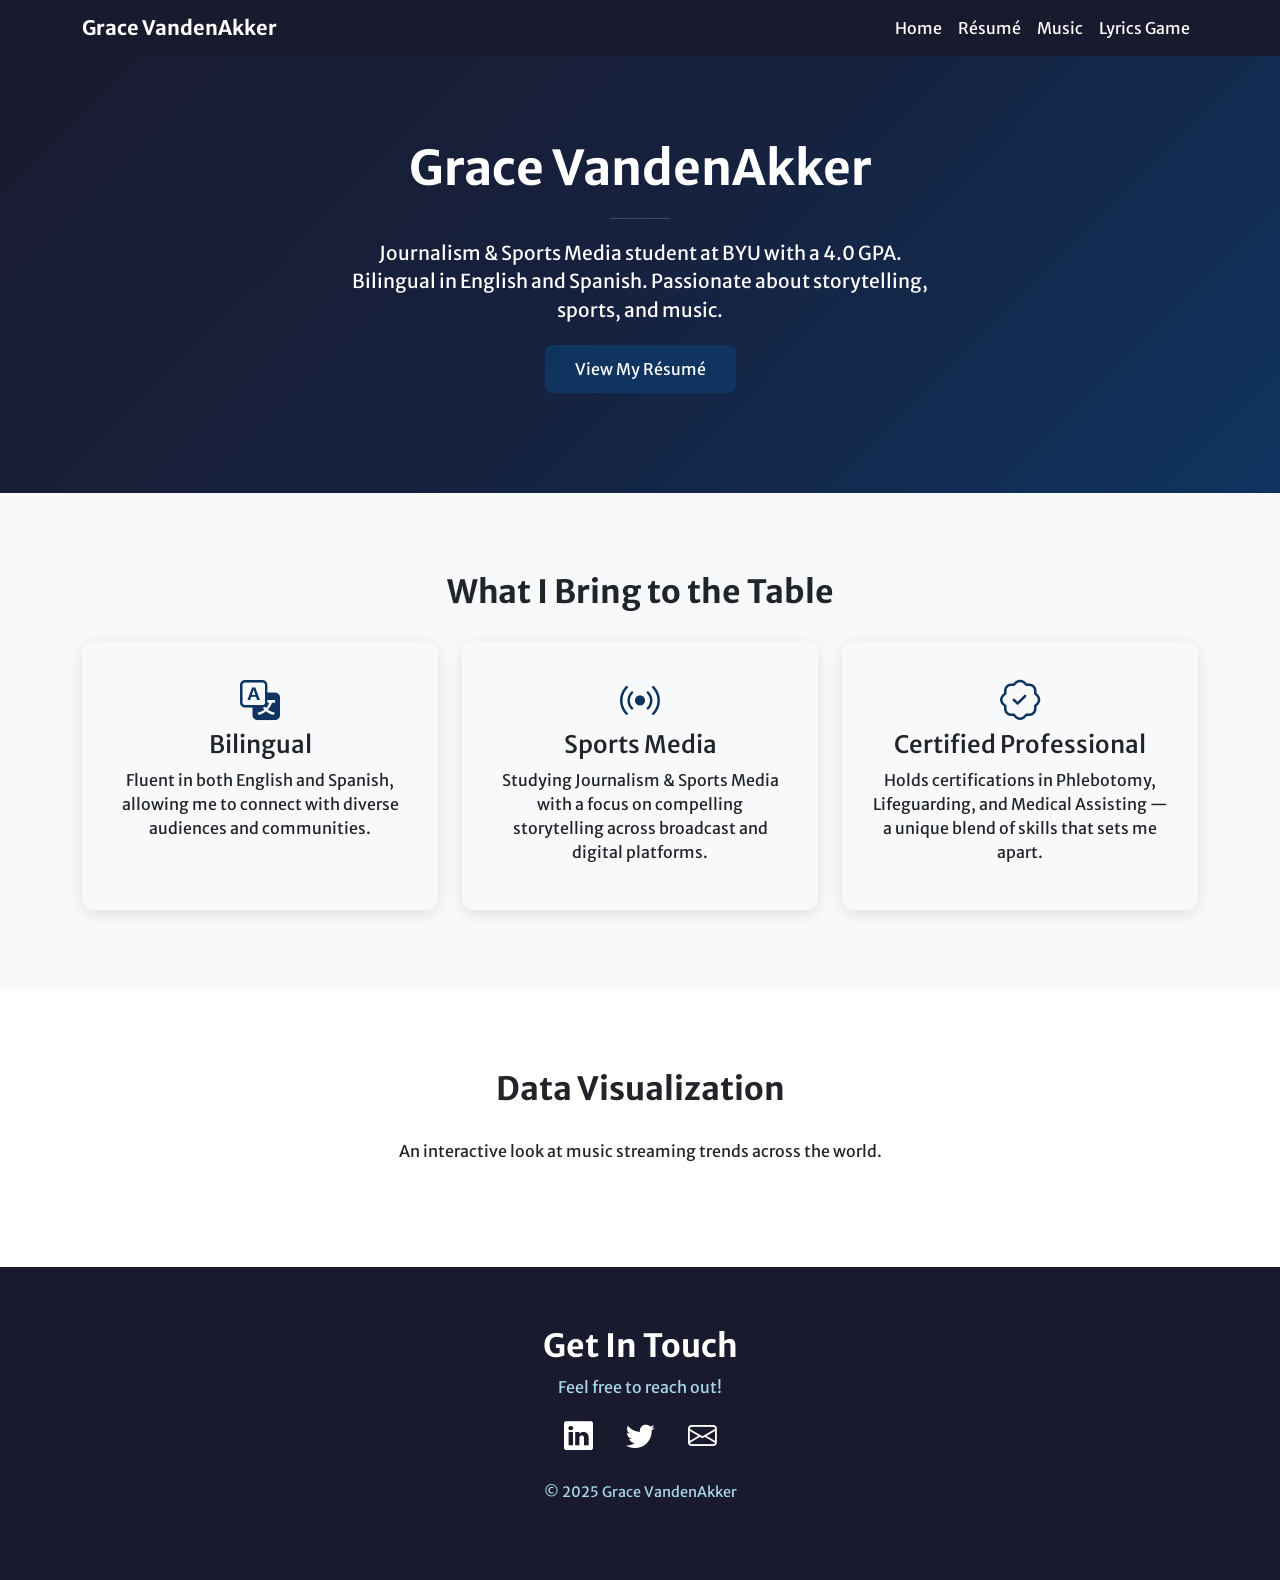
==== index.html @ b5906b56 "Add files via upload" ====
<!DOCTYPE html>
<html lang="en">

<head>
    <meta charset="utf-8" />
    <meta name="viewport" content="width=device-width, initial-scale=1, shrink-to-fit=no" />
    <meta name="description" content="" />
    <meta name="author" content="" />
    <title>Grace VandenAkker</title>
    <!-- Favicon-->
    <link rel="icon" type="image/x-icon" href="assets/favicon.ico" />
    <!-- Bootstrap Icons-->
    <link href="https://cdn.jsdelivr.net/npm/bootstrap-icons@1.5.0/font/bootstrap-icons.css" rel="stylesheet" />
    <!-- Google fonts-->
    <link href="https://fonts.googleapis.com/css?family=Merriweather+Sans:400,700" rel="stylesheet" />
    <link href="https://fonts.googleapis.com/css?family=Merriweather:400,300,300italic,400italic,700,700italic"
        rel="stylesheet" />
    <!-- Bootstrap core CSS -->
    <link href="https://cdn.jsdelivr.net/npm/bootstrap@5.2.3/dist/css/bootstrap.min.css" rel="stylesheet">
    <style>
        body {
            font-family: 'Merriweather Sans', sans-serif;
        }

        #about {
            background: linear-gradient(135deg, #1a1a2e 0%, #16213e 50%, #0f3460 100%);
            color: white;
            padding: 100px 0;
        }

        #about h1 {
            font-size: 3rem;
            font-weight: 700;
        }

        #about p {
            font-size: 1.2rem;
            max-width: 600px;
            margin: 0 auto;
        }

        .section-heading {
            font-size: 2rem;
            font-weight: 700;
            margin-bottom: 30px;
        }

        #highlights {
            padding: 80px 0;
            background-color: #f8f9fa;
        }

        .highlight-card {
            border: none;
            border-radius: 12px;
            box-shadow: 0 4px 15px rgba(0, 0, 0, 0.1);
            padding: 30px;
            text-align: center;
            height: 100%;
            transition: transform 0.2s;
        }

        .highlight-card:hover {
            transform: translateY(-5px);
        }

        .highlight-card i {
            font-size: 2.5rem;
            color: #0f3460;
            margin-bottom: 15px;
        }

        #tableau {
            padding: 80px 0;
            background-color: #ffffff;
        }

        #contact {
            background-color: #1a1a2e;
            color: white;
            padding: 60px 0;
        }

        .navbar {
            background-color: #1a1a2e !important;
        }

        .navbar-brand,
        .nav-link {
            color: white !important;
        }

        .nav-link:hover {
            color: #a8d8ea !important;
        }

        .btn-primary-custom {
            background-color: #0f3460;
            color: white;
            border: none;
            padding: 12px 30px;
            border-radius: 8px;
            font-size: 1rem;
            text-decoration: none;
            display: inline-block;
            margin-top: 20px;
            transition: background-color 0.2s;
        }

        .btn-primary-custom:hover {
            background-color: #a8d8ea;
            color: #1a1a2e;
        }
    </style>
</head>

<body>
    <!-- Navigation-->
    <nav class="navbar navbar-expand-lg fixed-top">
        <div class="container">
            <a class="navbar-brand fw-bold" href="index.html">Grace VandenAkker</a>
            <button class="navbar-toggler" type="button" data-bs-toggle="collapse" data-bs-target="#navbarNav">
                <span class="navbar-toggler-icon" style="filter: invert(1);"></span>
            </button>
            <div class="collapse navbar-collapse" id="navbarNav">
                <ul class="navbar-nav ms-auto">
                    <li class="nav-item"><a class="nav-link" href="index.html">Home</a></li>
                    <li class="nav-item"><a class="nav-link" href="resume.html">Résumé</a></li>
                    <li class="nav-item"><a class="nav-link" href="scratch.html">Music</a></li>
                    <li class="nav-item"><a class="nav-link" href="app.html">Lyrics Game</a></li>
                </ul>
            </div>
        </div>
    </nav>

    <!-- Hero / About Section -->
    <section id="about" style="padding-top: 140px;">
        <div class="container text-center">
            <h1>Grace VandenAkker</h1>
            <hr style="border-color: #a8d8ea; width: 60px; margin: 20px auto;">
            <p>Journalism & Sports Media student at BYU with a 4.0 GPA. Bilingual in English and Spanish.
                Passionate about storytelling, sports, and music.</p>
            <a href="resume.html" class="btn-primary-custom">View My Résumé</a>
        </div>
    </section>

    <!-- Highlights Section -->
    <section id="highlights">
        <div class="container">
            <h2 class="section-heading text-center">What I Bring to the Table</h2>
            <div class="row g-4">
                <div class="col-md-4">
                    <div class="highlight-card">
                        <i class="bi bi-translate"></i>
                        <h4>Bilingual</h4>
                        <p>Fluent in both English and Spanish, allowing me to connect with diverse audiences and
                            communities.</p>
                    </div>
                </div>
                <div class="col-md-4">
                    <div class="highlight-card">
                        <i class="bi bi-broadcast"></i>
                        <h4>Sports Media</h4>
                        <p>Studying Journalism & Sports Media with a focus on compelling storytelling across
                            broadcast and digital platforms.</p>
                    </div>
                </div>
                <div class="col-md-4">
                    <div class="highlight-card">
                        <i class="bi bi-patch-check"></i>
                        <h4>Certified Professional</h4>
                        <p>Holds certifications in Phlebotomy, Lifeguarding, and Medical Assisting — a unique
                            blend of skills that sets me apart.</p>
                    </div>
                </div>
            </div>
        </div>
    </section>

    <!-- Tableau Section -->
    <section id="tableau">
        <div class="container text-center">
            <h2 class="section-heading">Data Visualization</h2>
            <p class="mb-4">An interactive look at music streaming trends across the world.</p>
            <div class='tableauPlaceholder' id='viz1' style='position: relative; margin: 0 auto;'>
                <noscript>
                    <a href='#'>
                        <img alt='Music Streaming'
                            src='https://public.tableau.com/static/images/Mu/MusicStreamingStats/Sheet1/1_rss.png'
                            style='border: none' />
                    </a>
                </noscript>
                <object class='tableauViz' style='display:none;'>
                    <param name='host_url' value='https%3A%2F%2Fpublic.tableau.com%2F' />
                    <param name='embed_code_version' value='3' />
                    <param name='site_root' value='' />
                    <param name='name' value='WorldMusicStreaming/StreamingDashboard' />
                    <param name='tabs' value='no' />
                    <param name='toolbar' value='yes' />
                    <param name='animate_transition' value='yes' />
                    <param name='display_static_image' value='yes' />
                    <param name='display_spinner' value='yes' />
                    <param name='display_overlay' value='yes' />
                    <param name='display_count' value='yes' />
                </object>
            </div>
            <script type='text/javascript'>
                var divElement = document.getElementById('viz1');
                var vizElement = divElement.getElementsByTagName('object')[0];
                vizElement.style.width = '100%';
                vizElement.style.height = '600px';
                var scriptElement = document.createElement('script');
                scriptElement.src = 'https://public.tableau.com/javascripts/api/viz_v1.js';
                vizElement.parentNode.insertBefore(scriptElement, vizElement);
            </script>
        </div>
    </section>

    <!-- Contact Section -->
    <section id="contact">
        <div class="container text-center">
            <h2 style="font-weight: 700; margin-bottom: 10px;">Get In Touch</h2>
            <p style="color: #a8d8ea;">Feel free to reach out!</p>
            <div class="mt-3">
                <a href="https://linkedin.com" target="_blank"
                    style="color: white; margin: 0 15px; font-size: 1.8rem;"><i class="bi bi-linkedin"></i></a>
                <a href="https://twitter.com" target="_blank"
                    style="color: white; margin: 0 15px; font-size: 1.8rem;"><i class="bi bi-twitter"></i></a>
                <a href="mailto:youremail@example.com"
                    style="color: white; margin: 0 15px; font-size: 1.8rem;"><i class="bi bi-envelope"></i></a>
            </div>
            <p class="mt-4" style="color: #a8d8ea; font-size: 0.9rem;">© 2025 Grace VandenAkker</p>
        </div>
    </section>

    <!-- Bootstrap JS -->
    <script src="https://cdn.jsdelivr.net/npm/bootstrap@5.2.3/dist/js/bootstrap.bundle.min.js"></script>
</body>

</html>
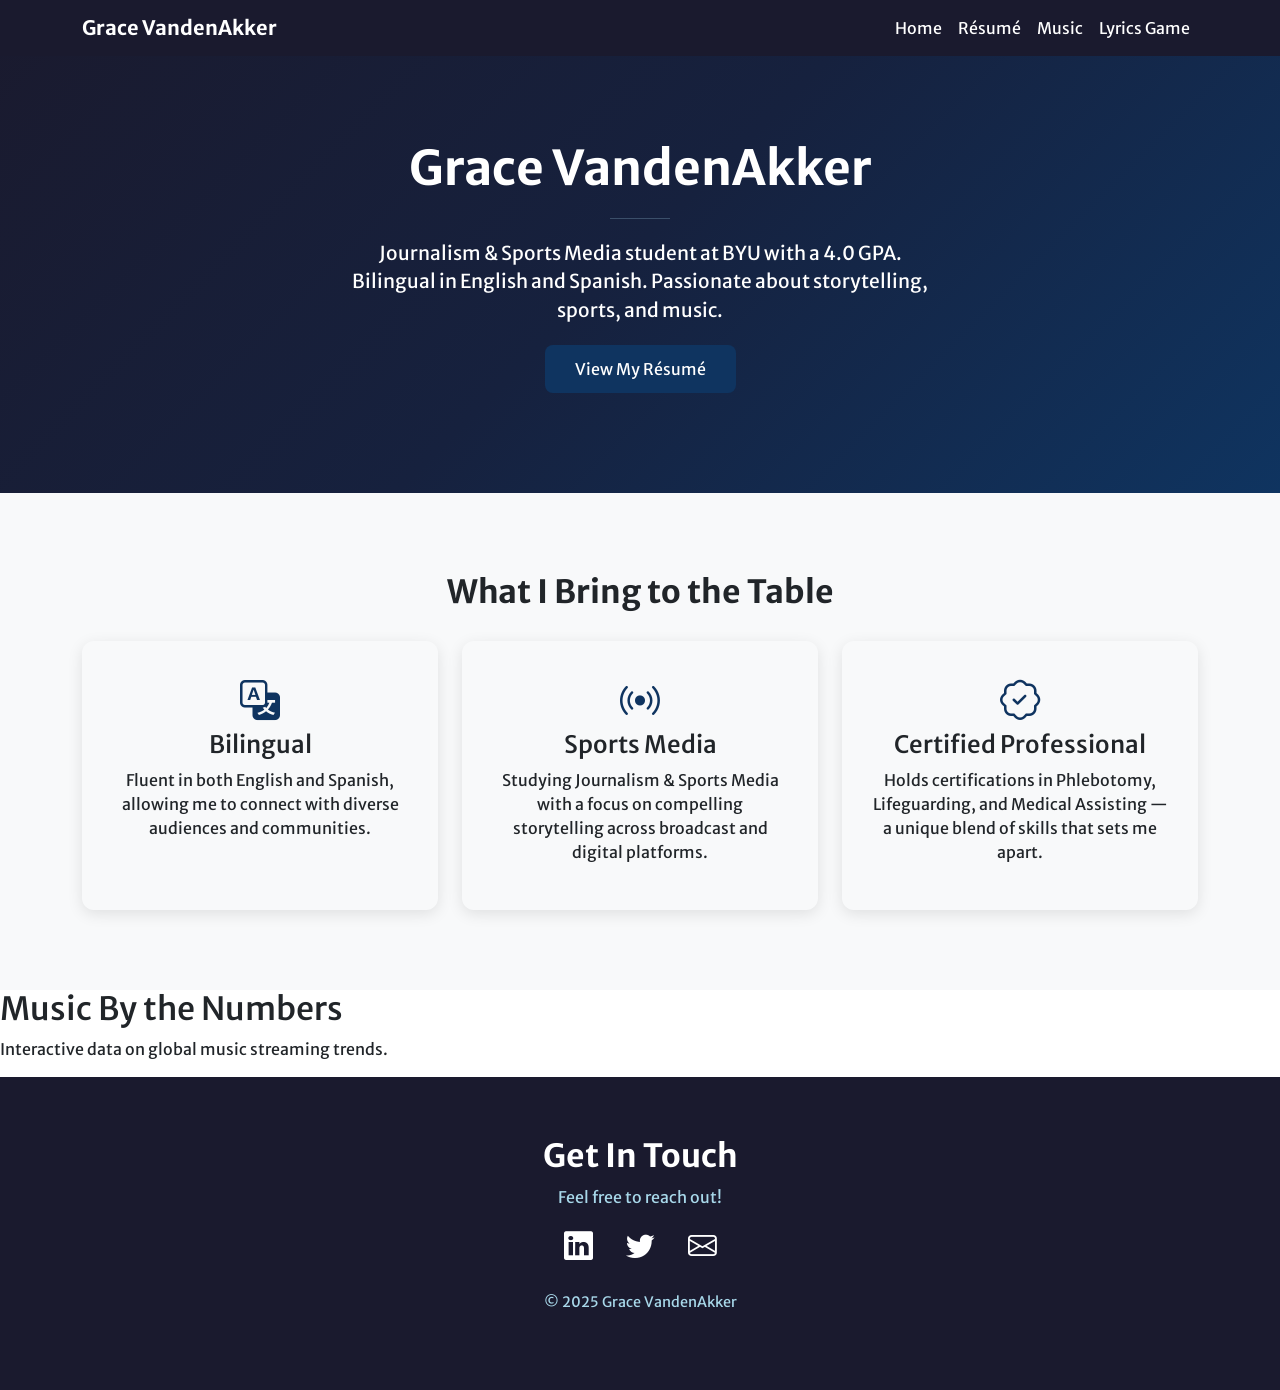
==== commit bedde57a: "Revise Tableau section for music streaming data Updated the Tableau section with new content and imp" ====
--- a/index.html
+++ b/index.html
@@ -177,32 +177,36 @@
         </div>
     </section>
 
-    <!-- Tableau Section -->
-    <section id="tableau">
-        <div class="container text-center">
-            <h2 class="section-heading">Data Visualization</h2>
-            <p class="mb-4">An interactive look at music streaming trends across the world.</p>
-            <div class='tableauPlaceholder' id='viz1' style='position: relative; margin: 0 auto;'>
-                <noscript>
-                    <a href='#'>
-                        <img alt='Music Streaming'
-                            src='https://public.tableau.com/static/images/Mu/MusicStreamingStats/Sheet1/1_rss.png'
-                            style='border: none' />
-                    </a>
-                </noscript>
-                <object class='tableauViz' style='display:none;'>
-                    <param name='host_url' value='https%3A%2F%2Fpublic.tableau.com%2F' />
-                    <param name='embed_code_version' value='3' />
-                    <param name='site_root' value='' />
-                    <param name='name' value='WorldMusicStreaming/StreamingDashboard' />
-                    <param name='tabs' value='no' />
-                    <param name='toolbar' value='yes' />
-                    <param name='animate_transition' value='yes' />
-                    <param name='display_static_image' value='yes' />
-                    <param name='display_spinner' value='yes' />
-                    <param name='display_overlay' value='yes' />
-                    <param name='display_count' value='yes' />
-                </object>
+   <!-- Tableau Section -->
+    <div class="section dark-section" id="tableau-section">
+        <h2 class="section-title light">Music By the Numbers</h2>
+        <p class="section-subtitle light">Interactive data on global music streaming trends.</p>
+        <div class="tableau-wrapper">
+<div class='tableauPlaceholder' id='viz1776124208080' style='position: relative'>
+    <noscript>
+        <a href='#'>
+            <img 
+                alt="Billboard pop songs dashboard showing a list of top songs from 1964 to 2015. The left side displays a numbered list of songs with Walk Like an Egyptian by The Bangles highlighted at number one, followed by Alone by Heart, Shake You Down by Gregory Abbott, I Wanna Dance with Somebody Who Loves Me by Whitney Houston, and others. The right side features colorful, stylized portraits of musicians. The lyrics section displays the full lyrics to Walk Like an Egyptian, including lines such as all the old paintings on the tombs they do the sand dance dont you know if they move too quick oh whey oh theyre falling down like a domino. The overall tone is energetic and nostalgic, celebrating pop music history in a vibrant, interactive digital environment."
+                src='https://public.tableau.com/static/images/BI/BILLBOARD-POPSONGS/BILLBOARD/1_rss.png' 
+                style='border: none' 
+            />
+        </a>
+    </noscript>
+    <object class='tableauViz'  style='display:none;'>
+        <param name='host_url' value='https%3A%2F%2Fpublic.tableau.com%2F' /> 
+        <param name='embed_code_version' value='3' /> 
+        <param name='site_root' value='' />
+        <param name='name' value='BILLBOARD-POPSONGS/BILLBOARD' />
+        <param name='tabs' value='no' />
+        <param name='toolbar' value='yes' />
+        <param name='static_image' value='https://public.tableau.com/static/images/BI/BILLBOARD-POPSONGS/BILLBOARD/1.png' /> 
+        <param name='animate_transition' value='yes' />
+        <param name='display_static_image' value='yes' />
+        <param name='display_spinner' value='yes' />
+        <param name='display_overlay' value='yes' />
+        <param name='display_count' value='yes' />
+        <param name='language' value='en-US' />
+    </object>
             </div>
             <script type='text/javascript'>
                 var divElement = document.getElementById('viz1');
@@ -237,4 +241,4 @@
     <script src="https://cdn.jsdelivr.net/npm/bootstrap@5.2.3/dist/js/bootstrap.bundle.min.js"></script>
 </body>
 
-</html>+</html>
